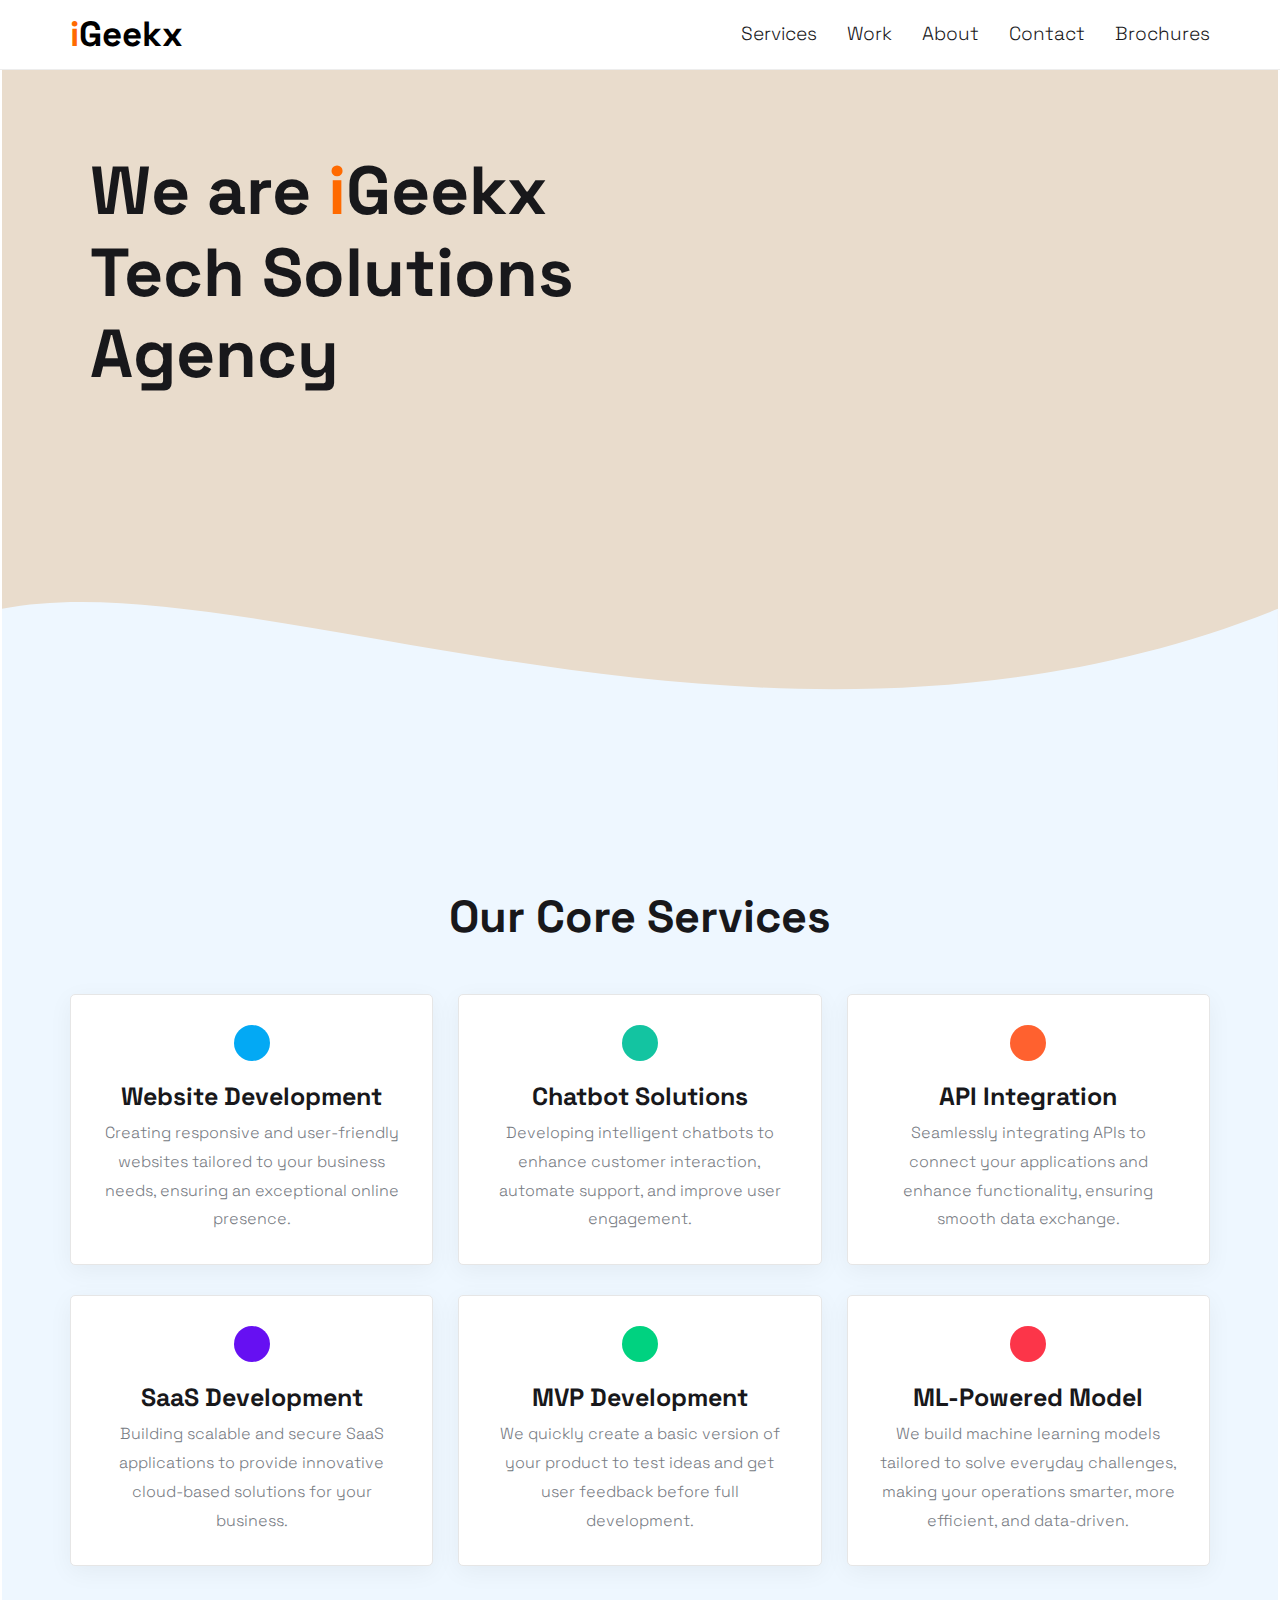
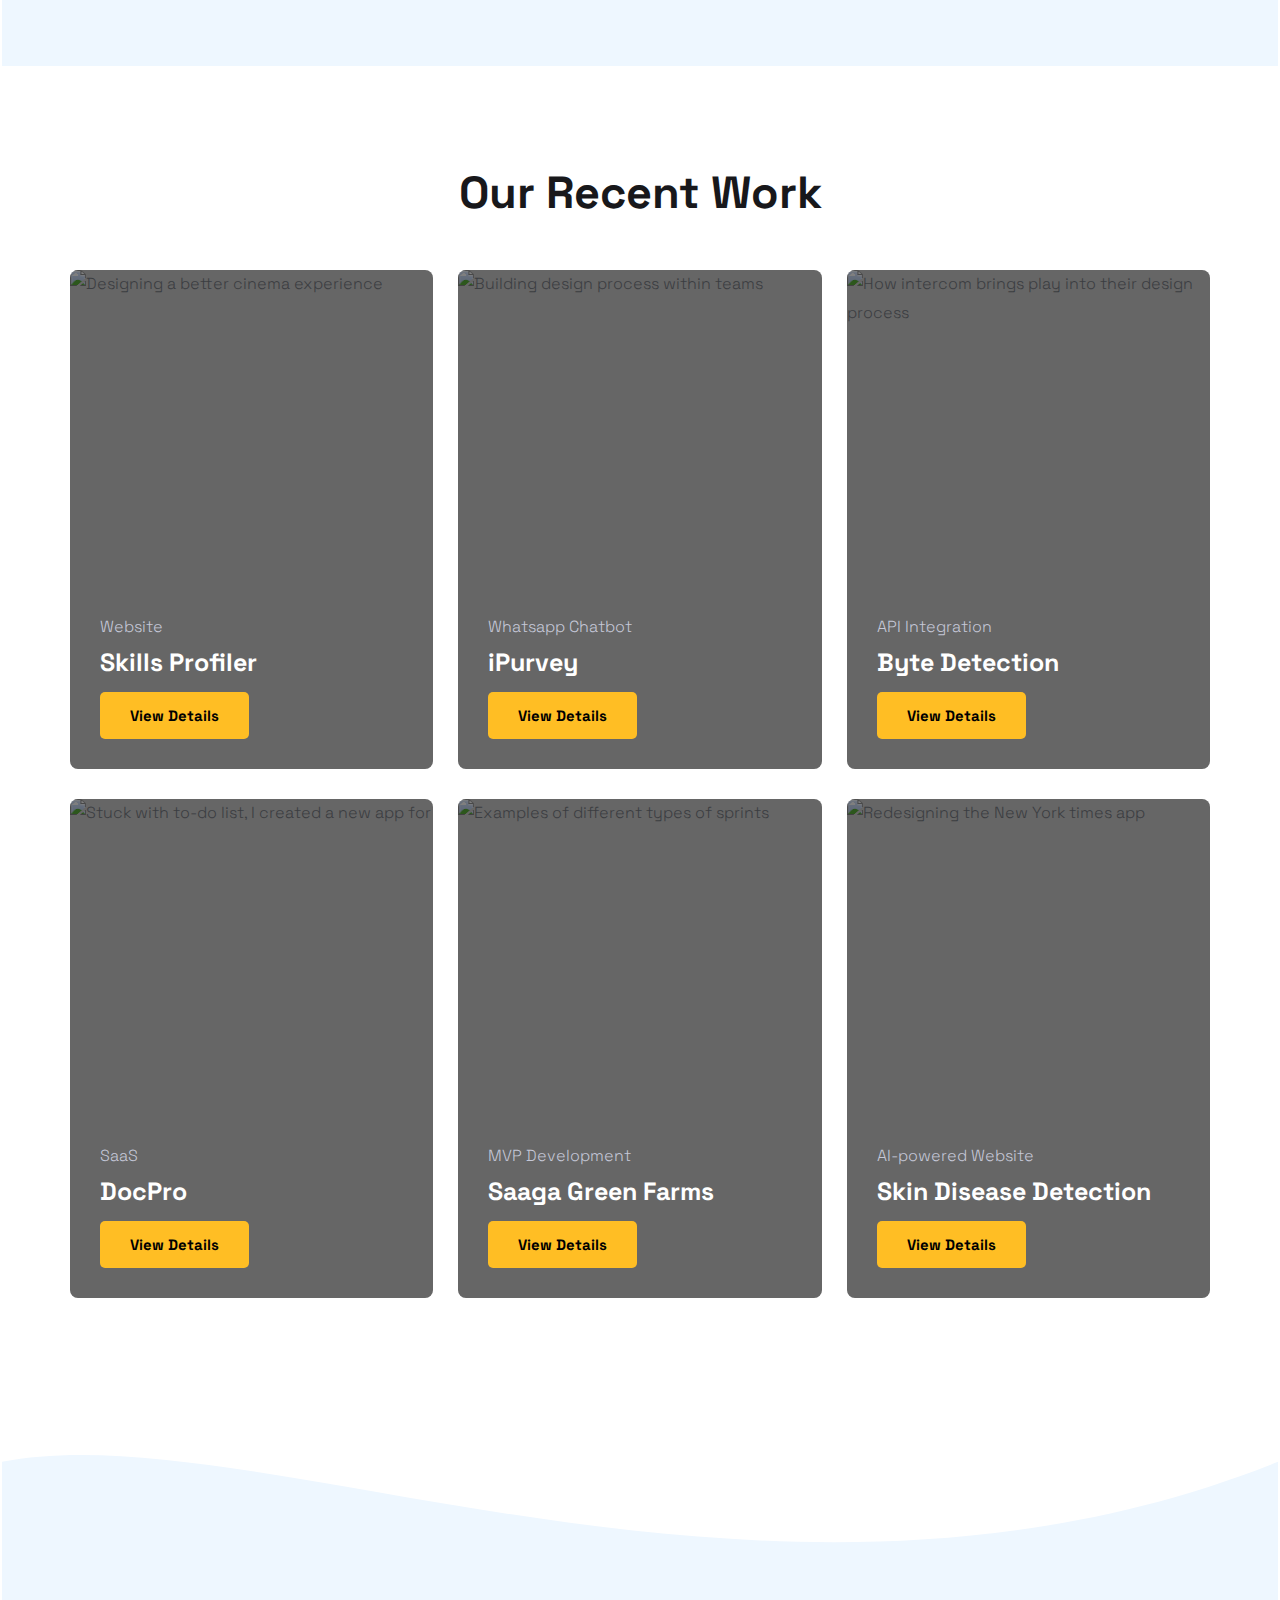
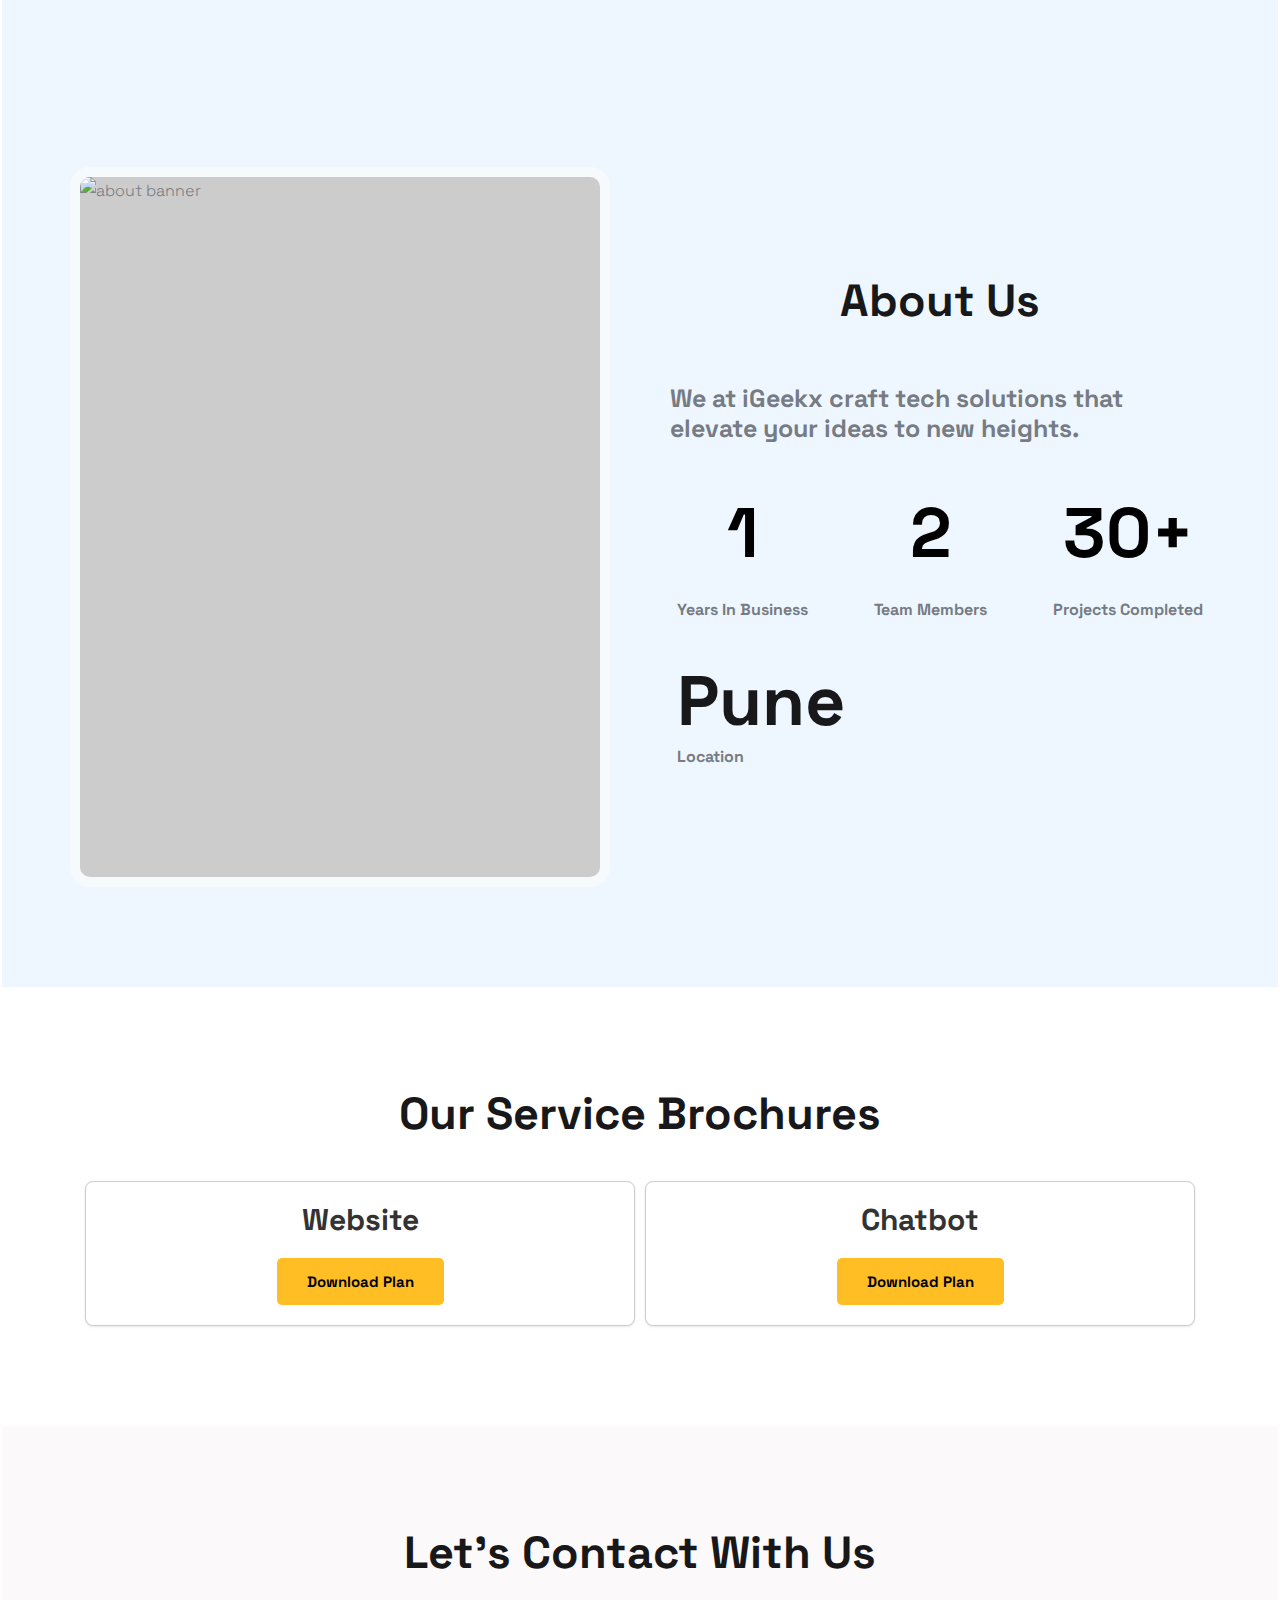
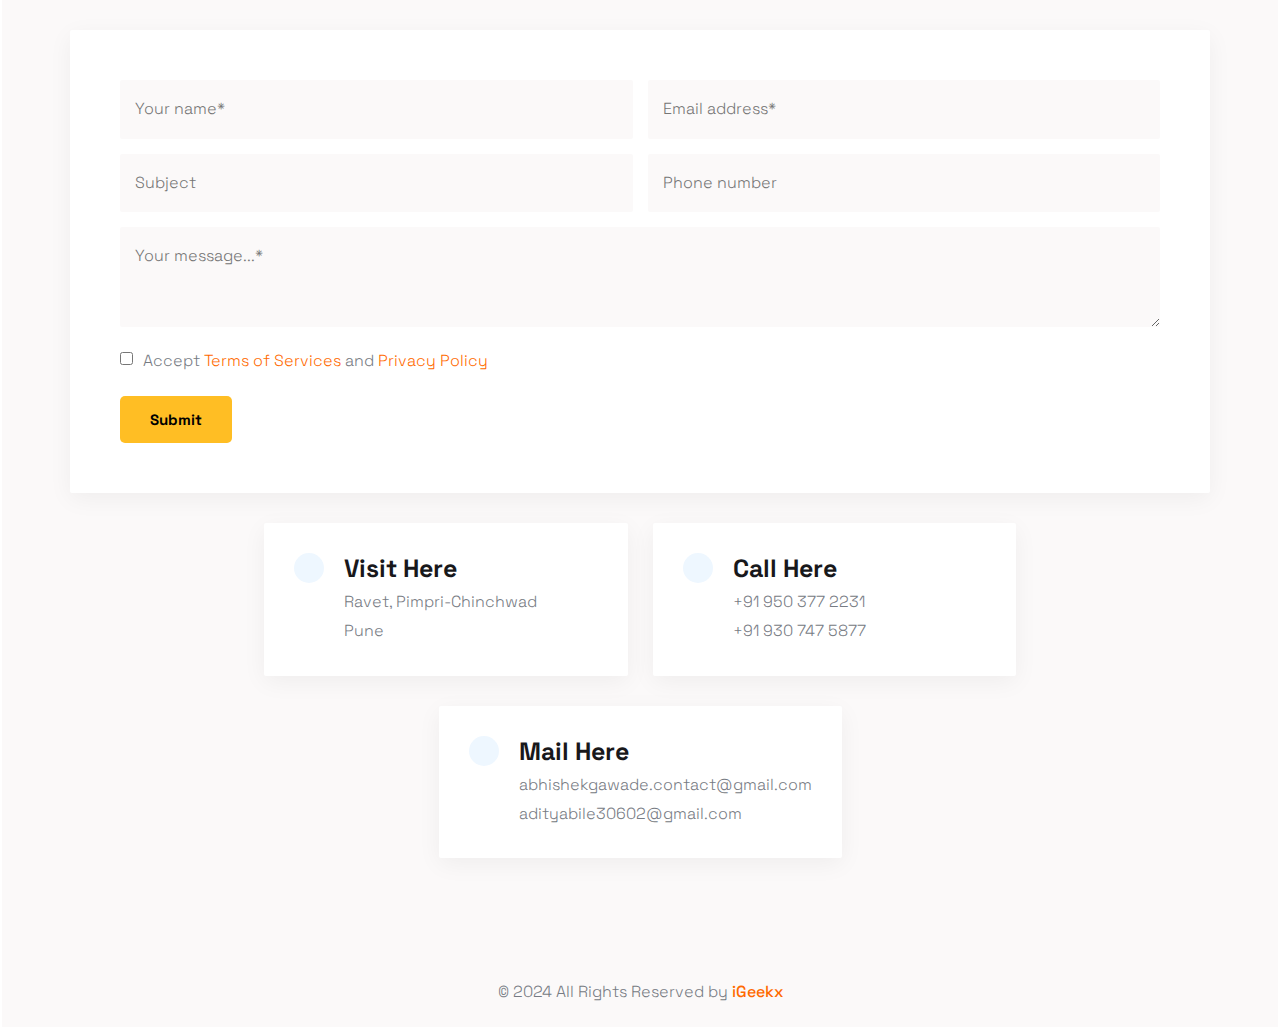
==== index.html @ 2d00cb94 "Changed js and css file" ====
<!DOCTYPE html>
<html lang="en">
  <head>
    <meta charset="UTF-8" />
    <meta name="viewport" content="width=device-width, initial-scale=1.0" />
    <link rel="preconnect" href="https://fonts.googleapis.com" />
    <link rel="preconnect" href="https://fonts.gstatic.com" crossorigin />
    <link
      href="https://fonts.googleapis.com/css2?family=Space+Grotesk:wght@300;400;700&display=swap"
      rel="stylesheet"
    />
    <link rel="stylesheet" href="/index.css" />
    <title>WebAgency</title>
  </head>
  <body id="top">
    <!-- 
    - #HEADER
  -->

    <header class="header" data-header>
      <div class="container navbar-main-container">
        <a href="#" class="logo"
          ><span class="i"><bold>i</bold></span
          >Geekx</a
        >

        <nav class="navbar container" data-navbar>
          <ul class="navbar-list">
            <!-- <li>
              <a href="#home" class="navbar-link" data-nav-link>Home</a>
            </li> -->

            <li>
              <a href="#service" class="navbar-link" data-nav-link>Services</a>
            </li>

            <li>
              <a href="#project" class="navbar-link" data-nav-link>Work</a>
            </li>

            <li>
              <a href="#about" class="navbar-link" data-nav-link>About</a>
            </li>

            <!-- <li>
              <a href="#blog" class="navbar-link" data-nav-link>Blog</a>
            </li> -->

            <!-- <li>
              <a href="#contact" class="navbar-link" data-nav-link
                >Contact Us</a
              >
              </li> -->
            <li>
              <a href="#contact" class="navbar-link" data-nav-link>Contact</a>
            </li>

            <li>
              <a href="#pdf-download" class="navbar-link">Brochures</a>
            </li>
          </ul>
        </nav>

        <button
          class="nav-toggle-btn"
          aria-label="Toggle menu"
          data-nav-toggler
        >
          <ion-icon name="menu-outline" class="open"></ion-icon>
          <ion-icon name="close-outline" class="close"></ion-icon>
        </button>
      </div>
    </header>

    <main>
      <article>
        <!-- 
        - #HERO
      -->

        <section class="section hero" id="home" aria-label="hero">
          <div class="container">
            <div class="hero-content">
              <h1 class="h1 hero-title">
                We are <span class="i"><bold>i</bold></span
                >Geekx Tech Solutions Agency
              </h1>
            </div>

            <div class="video-background">
              <video id="heroVideo" autoplay loop muted>
                <source src="./assets/videos/softBall.mp4" type="video/mp4" />
                Your browser does not support the video tag.
              </video>
            </div>
          </div>
        </section>

        <!-- 
        - #WAve
      -->

        <svg
          class="service-wave"
          viewBox="0 375 500 100"
          preserveAspectRatio="xMinYMin meet"
        >
          <path
            d="M0,400 C100,380 300,480 500,400 L500,500 L0,500 Z"
            style="stroke: none; fill: var(--light-blue)"
          ></path>
        </svg>

        <!-- 
        - #SERVICE
      -->

        <section class="section service" id="service" aria-label="service">
          <div class="container">
            <h2 class="h2 section-title">Our Core Services</h2>

            <!-- <p class="section-text">
              Lorem ipsum dolor sit amet, consectetur adipiscing elit, sed do
              eiusmod tempor incididunt ut labore et dolore magna.
            </p> -->

            <ul class="grid-list">
              <li>
                <div class="service-card">
                  <div class="card-icon" style="background-color: #03a9f4">
                    <ion-icon name="desktop"></ion-icon>
                  </div>

                  <h3 class="h3">
                    <a href="#" class="card-title">Website Development</a>
                  </h3>

                  <p class="card-text">
                    Creating responsive and user-friendly websites tailored to
                    your business needs, ensuring an exceptional online
                    presence.
                  </p>
                </div>
              </li>

              <li>
                <div class="service-card">
                  <div class="card-icon" style="background-color: #13c4a1">
                    <ion-icon name="chatbox"></ion-icon>
                  </div>

                  <h3 class="h3">
                    <a href="#" class="card-title">Chatbot Solutions</a>
                  </h3>

                  <p class="card-text">
                    Developing intelligent chatbots to enhance customer
                    interaction, automate support, and improve user engagement.
                  </p>
                </div>
              </li>

              <li>
                <div class="service-card">
                  <div class="card-icon" style="background-color: #ff612f">
                    <ion-icon name="bulb"></ion-icon>
                  </div>

                  <h3 class="h3">
                    <a href="#" class="card-title">API Integration</a>
                  </h3>

                  <p class="card-text">
                    Seamlessly integrating APIs to connect your applications and
                    enhance functionality, ensuring smooth data exchange.
                  </p>
                </div>
              </li>

              <li>
                <div class="service-card">
                  <div class="card-icon" style="background-color: #6610f2">
                    <ion-icon name="phone-portrait"></ion-icon>
                  </div>

                  <h3 class="h3">
                    <a href="#" class="card-title">SaaS Development</a>
                  </h3>

                  <p class="card-text">
                    Building scalable and secure SaaS applications to provide
                    innovative cloud-based solutions for your business.
                  </p>
                </div>
              </li>

              <li>
                <div class="service-card">
                  <div class="card-icon" style="background-color: #00d280">
                    <ion-icon name="cube-outline"></ion-icon>
                    <!-- <ion-icon name="archive"></ion-icon> -->
                  </div>

                  <h3 class="h3">
                    <a href="#" class="card-title">MVP Development</a>
                  </h3>

                  <p class="card-text">
                    We quickly create a basic version of your product to test
                    ideas and get user feedback before full development.
                  </p>
                </div>
              </li>

              <li>
                <div class="service-card">
                  <div class="card-icon" style="background-color: #fc3549">
                    <ion-icon name="build"></ion-icon>
                  </div>

                  <h3 class="h3">
                    <a href="#" class="card-title">ML-Powered Model</a>
                  </h3>

                  <p class="card-text">
                    We build machine learning models tailored to solve everyday
                    challenges, making your operations smarter, more efficient,
                    and data-driven.
                  </p>
                </div>
              </li>
            </ul>
          </div>
        </section>

        <!-- 
        - #PROJECT
      -->

        <section class="section project" id="project" aria-label="project">
          <div class="container">
            <h2 class="h2 section-title">Our Recent Work</h2>

            <!-- <p class="section-text">
              Lorem ipsum dolor sit amet, consectetur adipiscing elit, sed do
              eiusmod tempor incididunt ut labore et dolore magna aliqua.
            </p> -->

            <ul class="grid-list">
              <li>
                <div class="project-card">
                  <figure
                    class="card-banner img-holder"
                    style="--width: 510; --height: 700"
                  >
                    <img
                      src="./assets/images/Form.jpg"
                      width="510"
                      height="700"
                      loading="lazy"
                      alt="Designing a better cinema experience"
                      class="img-cover"
                    />
                  </figure>

                  <div class="card-content">
                    <p class="card-subtitle">Website</p>

                    <h3 class="h3">
                      <a href="#" class="card-title">Skills Profiler</a>
                    </h3>
                    <!-- <a href="#" class="btn btn-primary">View Details</a> -->
                    <button class="btn btn-primary" data-target="popup1">
                      View Details
                    </button>
                  </div>
                </div>
                <!-- Popup  -->
                <div class="popup" id="popup1">
                  <div class="popup-content">
                    <span class="close-popup">&times;</span>
                    <!-- <h2 style="text-align: center"></h2> -->
                    <figure class="card-banner" style="margin-top: 2rem">
                      <img
                        src="./assets/images/skill1.png"
                        loading="lazy"
                        alt="Skill profiler"
                        class="img-cover-pop"
                      />
                    </figure>
                    <h4 style="color: var(--bright-blue)">
                      <a href="https://iysskillstech.com/"
                        ><b>Link : </b>Skill profiler</a
                      >
                    </h4>
                    <h4 style="color: black">
                      <b>Reviews : </b
                      ><i
                        >iGeekx did an excellent job that exceeded our
                        expectations. They worked quickly when we had a tight
                        deadline. They also had valuable inputs on how to better
                        achieve our goal that we hadn't considered. We expect to
                        continue working with them. Highly recommended</i
                      >
                    </h4>
                  </div>
                </div>
              </li>

              <li>
                <div class="project-card">
                  <figure
                    class="card-banner img-holder"
                    style="--width: 510; --height: 700"
                  >
                    <img
                      src="./assets/images/chatbot.jpg"
                      width="510"
                      height="700"
                      loading="lazy"
                      alt="Building design process within teams"
                      class="img-cover"
                    />
                  </figure>

                  <div class="card-content">
                    <p class="card-subtitle">Whatsapp Chatbot</p>

                    <h3 class="h3">
                      <a href="#" class="card-title">iPurvey</a>
                    </h3>

                    <!-- <a href="#" class="btn btn-primary">View Details</a> -->
                    <button class="btn btn-primary" data-target="popup2">
                      View Details
                    </button>
                  </div>
                </div>
                <!-- Popup  -->
                <div class="popup" id="popup2">
                  <div class="popup-content">
                    <span class="close-popup">&times;</span>
                    <!-- <h2 style="text-align: center">iPurvey</h2> -->
                    <figure class="card-banner" style="margin-top: 2rem">
                      <img
                        src="./assets/images/chatbot1.png"
                        loading="lazy"
                        alt="iPurvey"
                        class="img-cover-pop"
                      />
                    </figure>
                    <h4 style="color: var(--bright-blue)">
                      <a href=""><b>Link : </b>NA</a>
                    </h4>
                    <h4 style="color: black">
                      <b>Reviews : </b
                      ><i
                        >iGeekx collaborated seamlessly with our team to deliver
                        a WhatsApp chatbot that exceeded our expectations. Their
                        work was outstanding and I would highly recommend their
                        services to anyone in need of a skilled freelancer for
                        their chatbots. 👍</i
                      >
                    </h4>
                  </div>
                </div>
              </li>

              <li>
                <div class="project-card">
                  <figure
                    class="card-banner img-holder"
                    style="--width: 510; --height: 700"
                  >
                    <img
                      src="./assets/images/api1.png"
                      width="510"
                      height="700"
                      loading="lazy"
                      alt="How intercom brings play into their design process"
                      class="img-cover"
                    />
                  </figure>

                  <div class="card-content">
                    <p class="card-subtitle">API Integration</p>

                    <h3 class="h3">
                      <a href="#" class="card-title">Byte Detection</a>
                    </h3>

                    <!-- <a href="#" class="btn btn-primary">View Details</a> -->
                    <button class="btn btn-primary" data-target="popup3">
                      View Details
                    </button>
                  </div>
                </div>
                <!-- Popup  -->
                <div class="popup" id="popup3">
                  <div class="popup-content">
                    <span class="close-popup">&times;</span>
                    <!-- <h2 style="text-align: center">Byte Detection</h2> -->
                    <figure class="card-banner" style="margin-top: 2rem">
                      <img
                        src="./assets/images/api.png"
                        loading="lazy"
                        alt="Byte Detection"
                        class="img-cover-pop"
                      />
                    </figure>
                    <h4 style="color: var(--bright-blue)">
                      <a href="https://www.bytedetection.ai/"
                        ><b>Link : </b>Byte Detection</a
                      >
                    </h4>
                    <h4 style="color: black">
                      <b>Reviews : </b
                      ><i
                        >Working with iGeekx was really great value for money. I
                        am going to hire them again.</i
                      >
                    </h4>
                  </div>
                </div>
              </li>

              <li>
                <div class="project-card">
                  <figure
                    class="card-banner img-holder"
                    style="--width: 510; --height: 700"
                  >
                    <img
                      src="./assets/images/doctor1.jpg"
                      width="510"
                      height="700"
                      loading="lazy"
                      alt="Stuck with to-do list, I created a new app for"
                      class="img-cover"
                    />
                  </figure>

                  <div class="card-content">
                    <p class="card-subtitle">SaaS</p>

                    <h3 class="h3">
                      <a href="#" class="card-title">DocPro</a>
                    </h3>

                    <!-- <a href="#" class="btn btn-primary">View Details</a> -->
                    <button class="btn btn-primary" data-target="popup4">
                      View Details
                    </button>
                  </div>
                </div>
                <!-- Popup  -->
                <div class="popup" id="popup4">
                  <div class="popup-content">
                    <span class="close-popup">&times;</span>
                    <!-- <h2 style="text-align: center">DocPro</h2> -->
                    <figure class="card-banner" style="margin-top: 2rem">
                      <img
                        src="./assets/images/doc1.png"
                        loading="lazy"
                        alt="DocPro"
                        class="img-cover-pop"
                      />
                    </figure>
                    <h4 style="color: var(--bright-blue)">
                      <a href="https://doc.pro/"><b>Link : </b>DocPro</a>
                    </h4>
                    <h4 style="color: black">
                      <b>Reviews : </b
                      ><i
                        >iGeekx did an excellent job that exceeded our
                        expectations. They worked quickly when we had a tight
                        deadline. They also had valuable inputs on how to better
                        achieve our goal that we hadn't considered. We expect to
                        continue working with them. Highly recommended</i
                      >
                    </h4>
                  </div>
                </div>
              </li>

              <li>
                <div class="project-card">
                  <figure
                    class="card-banner img-holder"
                    style="--width: 510; --height: 700"
                  >
                    <img
                      src="./assets/images/ecom1.png"
                      width="510"
                      height="700"
                      loading="lazy"
                      alt="Examples of different types of sprints"
                      class="img-cover"
                    />
                  </figure>

                  <div class="card-content">
                    <p class="card-subtitle">MVP Development</p>

                    <h3 class="h3">
                      <a href="#" class="card-title">Saaga Green Farms</a>
                    </h3>

                    <!-- <a href="#" class="btn btn-primary">View Details</a> -->
                    <button class="btn btn-primary" data-target="popup5">
                      View Details
                    </button>
                  </div>
                </div>
                <!-- Popup  -->
                <div class="popup" id="popup5">
                  <div class="popup-content">
                    <span class="close-popup">&times;</span>
                    <!-- <h2 style="text-align: center">Ecommerce</h2> -->
                    <figure class="card-banner" style="margin-top: 2rem">
                      <img
                        src="./assets/images/ecom.png"
                        loading="lazy"
                        alt="Ecommerce"
                        class="img-cover-pop"
                      />
                    </figure>
                    <h4 style="color: var(--bright-blue)">
                      <a href=""><b>Link : </b>NA</a>
                    </h4>
                    <h4 style="color: black">
                      <b>Reviews : </b
                      ><i
                        >iGeekx is very sound and hands-on with Python and
                        Django development specially with Rest framework. They
                        are very professional and great to work with.</i
                      >
                    </h4>
                  </div>
                </div>
              </li>

              <li>
                <div class="project-card">
                  <figure
                    class="card-banner img-holder"
                    style="--width: 510; --height: 700"
                  >
                    <img
                      src="./assets/images/ml1.png"
                      width="510"
                      height="700"
                      loading="lazy"
                      alt="Redesigning the New York times app"
                      class="img-cover"
                    />
                  </figure>

                  <div class="card-content">
                    <p class="card-subtitle">AI-powered Website</p>

                    <h3 class="h3">
                      <a href="#" class="card-title">Skin Disease Detection</a>
                    </h3>

                    <!-- <a href="#" class="btn btn-primary">View Details</a> -->
                    <button class="btn btn-primary" data-target="popup6">
                      View Details
                    </button>
                  </div>
                </div>
                <!-- Popup  -->
                <div class="popup" id="popup6">
                  <div class="popup-content">
                    <span class="close-popup">&times;</span>
                    <!-- <h2 style="text-align: center">Skin Disease Detection</h2> -->
                    <figure class="card-banner" style="margin-top: 2rem">
                      <img
                        src="./assets/images/skin.png"
                        loading="lazy"
                        alt="Skin Disease Detection"
                        class="img-cover-pop"
                      />
                    </figure>
                    <h4 style="color: var(--bright-blue)">
                      <a href=""><b>Link : </b>NA</a>
                    </h4>
                    <h4 style="color: black">
                      <b>Reviews : </b
                      ><i
                        >Understood my requirements and worked very quickly to
                        make them a reality. We had a few issues getting the
                        desired output but kept tweaking until it was just
                        right! Will be hiring again</i
                      >
                    </h4>
                  </div>
                </div>
              </li>
            </ul>
          </div>
        </section>

        <!-- 
        - #ABOUT
      -->
        <svg
          viewBox="0 375 500 125"
          preserveAspectRatio="xMinYMin meet"
          style="margin-bottom: -5rem"
        >
          <path
            d="M0,400 C100,380 300,480 500,400 L500,500 L0,500 Z"
            style="stroke: none; fill: var(--light-blue)"
          ></path>
        </svg>
        <section class="section about" id="about" aria-label="about">
          <div class="container">
            <div
              class="about-banner img-holder"
              style="--width: 720; --height: 960"
            >
              <img
                src="./assets/images/about-vmake.jpg"
                width="720"
                height="960"
                loading="lazy"
                alt="about banner"
                class="img-cover"
              />
            </div>

            <div class="about-content">
              <h2
                class="h2 section-title"
                style="text-align: center; padding-bottom: 5rem"
              >
                About Us
              </h2>
              <h3 class="h3" style="color: hsl(220, 5%, 49%)">
                We at iGeekx craft tech solutions that elevate your ideas to new
                heights.
              </h3>

              <div class="about-grid-container">
                <div class="about-grid-item">
                  <h1>1</h1>
                  <h4 class="h4">Years In Business</h4>
                </div>
                <div class="about-grid-item">
                  <h1>2</h1>
                  <h4 class="h4">Team Members</h4>
                </div>
                <div class="about-grid-item">
                  <h1>30+</h1>
                  <h4 class="h4">Projects Completed</h4>
                </div>
              </div>

              <div class="about-location-container">
                <div class="about-location">
                  <h1 class="h1">Pune</h1>
                  <h4 class="h4">Location</h4>
                </div>
              </div>
            </div>
          </div>
        </section>

        <!-- 
        - # Brochure
      -->

        <section
          class="section pdf-download"
          id="pdf-download"
          aria-label="pdf-download"
        >
          <div class="container">
            <h2 class="h2 pdf-section-title">Our Service Brochures</h2>
            <div class="pdf-grid">
              <div class="pdf-card">
                <h3 class="h3">
                  <a href="#" class="pdf-card-title">Website</a>
                </h3>
                <button
                  class="btn btn-primary"
                  data-pdf="/assets/pdf/Website_Brochure.pdf"
                >
                  Download Plan
                </button>
              </div>
              <div class="pdf-card">
                <h2 class="h2">
                  <a href="#" class="pdf-card-title">Chatbot</a>
                </h2>
                <button
                  class="btn btn-primary"
                  data-pdf="/assets/pdf/ChatBot_Brochure.pdf"
                >
                  Download Plan
                </button>
              </div>
            </div>
          </div>
        </section>

        <!-- 
        - #CTA
      -->

        <!-- <section
          class="section cta"
          aria-label="cta"
          style="background-image: url('./assets/images/cta-bg.jpg')"
        >
          <div class="container">
            <p class="cta-subtitle">So What is Next?</p>

            <h2 class="h2 section-title">Are You Ready? Let's get to Work!</h2>

            <a href="#" class="btn btn-secondary">Get Started</a>
          </div>
        </section> -->

        <!-- 
        - #BLOG
      -->

        <!-- <section class="section blog" id="blog" aria-label="blog">
          <div class="container">
            <h2 class="h2 section-title">Latest Articles Updated Weekly</h2>

            <p class="section-text">
              Lorem ipsum dolor sit amet, consectetur adipiscing elit, sed do
              eiusmod tempor incididunt ut labore et dolore magna aliqua.
            </p>

            <ul class="grid-list">
              <li>
                <div class="blog-card">
                  <figure
                    class="card-banner img-holder"
                    style="--width: 860; --height: 646"
                  >
                    <img
                      src="./assets/images/blog-1.jpg"
                      width="860"
                      height="646"
                      loading="lazy"
                      alt="How to Become a Successful Entry Level UX Designer"
                      class="img-cover"
                    />
                  </figure>

                  <div class="card-content">
                    <time class="time" datetime="2022-06-16"
                      >June 16, 2022</time
                    >

                    <h3 class="h3">
                      <a href="#" class="card-title"
                        >How to Become a Successful Entry Level UX Designer</a
                      >
                    </h3>
                  </div>
                </div>
              </li>

              <li>
                <div class="blog-card grid">
                  <figure
                    class="card-banner img-holder"
                    style="--width: 860; --height: 646"
                  >
                    <img
                      src="./assets/images/blog-2.jpg"
                      width="860"
                      height="646"
                      loading="lazy"
                      alt="2022 Local SEO Success: The Year of Everywhere"
                      class="img-cover"
                    />
                  </figure>

                  <div class="card-content">
                    <time class="time" datetime="2022-06-16"
                      >June 16, 2022</time
                    >

                    <h3 class="h3">
                      <a href="#" class="card-title"
                        >2022 Local SEO Success: The Year of Everywhere</a
                      >
                    </h3>
                  </div>
                </div>
              </li>

              <li>
                <div class="blog-card grid">
                  <figure
                    class="card-banner img-holder"
                    style="--width: 860; --height: 646"
                  >
                    <img
                      src="./assets/images/blog-3.jpg"
                      width="860"
                      height="646"
                      loading="lazy"
                      alt="The Guide to Running a Client Discovery Process"
                      class="img-cover"
                    />
                  </figure>

                  <div class="card-content">
                    <time class="time" datetime="2022-06-16"
                      >June 16, 2022</time
                    >

                    <h3 class="h3">
                      <a href="#" class="card-title"
                        >The Guide to Running a Client Discovery Process</a
                      >
                    </h3>
                  </div>
                </div>
              </li>

              <li>
                <div class="blog-card grid">
                  <figure
                    class="card-banner img-holder"
                    style="--width: 860; --height: 646"
                  >
                    <img
                      src="./assets/images/blog-4.jpg"
                      width="860"
                      height="646"
                      loading="lazy"
                      alt="3 Ways to Get Client Approval for Scope Changes"
                      class="img-cover"
                    />
                  </figure>

                  <div class="card-content">
                    <time class="time" datetime="2022-06-16"
                      >June 16, 2022</time
                    >

                    <h3 class="h3">
                      <a href="#" class="card-title"
                        >3 Ways to Get Client Approval for Scope Changes</a
                      >
                    </h3>
                  </div>
                </div>
              </li>

              <li>
                <div class="blog-card grid">
                  <figure
                    class="card-banner img-holder"
                    style="--width: 860; --height: 646"
                  >
                    <img
                      src="./assets/images/blog-5.jpg"
                      width="860"
                      height="646"
                      loading="lazy"
                      alt="Top 21 Must-Read Blogs For Creative Agencies"
                      class="img-cover"
                    />
                  </figure>

                  <div class="card-content">
                    <time class="time" datetime="2022-06-16"
                      >June 16, 2022</time
                    >

                    <h3 class="h3">
                      <a href="#" class="card-title"
                        >Top 21 Must-Read Blogs For Creative Agencies</a
                      >
                    </h3>
                  </div>
                </div>
              </li>
            </ul>
          </div>
        </section> -->

        <!-- 
        - #CONTACT
      -->

        <section class="section contact" id="contact" aria-label="contact">
          <div class="container">
            <h2 class="h2 section-title">Let's Contact With Us</h2>

            <!-- <p class="section-text">
              Lorem ipsum dolor sit amet, consectetur adipiscing elit, sed do
              eiusmod tempor incididunt ut labore et dolore magna aliqua.
            </p> -->

            <form
              class="contact-form"
              accept-charset="UTF-8"
              action="https://www.formbackend.com/f/356819ea2899eb79"
              method="POST"
            >
              <div class="input-wrapper">
                <input
                  type="text"
                  id="name"
                  name="name"
                  aria-label="name"
                  placeholder="Your name*"
                  required
                  class="input-field"
                />

                <input
                  type="email"
                  id="email"
                  name="email"
                  aria-label="email"
                  placeholder="Email address*"
                  required
                  class="input-field"
                />
              </div>

              <div class="input-wrapper">
                <input
                  type="text"
                  name="subject"
                  aria-label="subject"
                  placeholder="Subject"
                  class="input-field"
                />

                <input
                  type="number"
                  name="phone"
                  aria-label="phone"
                  placeholder="Phone number"
                  class="input-field"
                />
              </div>

              <textarea
                name="message"
                aria-label="message"
                placeholder="Your message...*"
                required
                class="input-field"
              ></textarea>

              <div class="checkbox-wrapper">
                <input
                  type="checkbox"
                  name="terms_and_policy"
                  id="terms"
                  required
                  class="checkbox"
                />

                <label for="terms" class="label">
                  Accept
                  <a href="#" class="label-link">Terms of Services</a> and
                  <a href="#" class="label-link">Privacy Policy</a>
                </label>
              </div>

              <button type="submit" class="btn btn-primary">Submit</button>
            </form>

            <ul class="contact-list">
              <li class="contact-item">
                <div class="contact-card">
                  <div class="card-icon">
                    <ion-icon name="map-outline" aria-hidden="true"></ion-icon>
                  </div>

                  <div class="card-content">
                    <h3 class="h3 card-title">Visit Here</h3>

                    <address class="card-address">
                      Ravet, Pimpri-Chinchwad<br />
                      Pune
                    </address>
                  </div>
                </div>
              </li>

              <li class="contact-item">
                <div class="contact-card">
                  <div class="card-icon">
                    <ion-icon
                      name="headset-outline"
                      aria-hidden="true"
                    ></ion-icon>
                  </div>

                  <div class="card-content">
                    <h3 class="h3 card-title">Call Here</h3>

                    <a href="tel:+919503772231" class="card-link"
                      >+91 950 377 2231</a
                    >
                    <a href="tel:+919307475877" class="card-link"
                      >+91 930 747 5877</a
                    >
                  </div>
                </div>
              </li>

              <li class="contact-item">
                <div class="contact-card">
                  <div class="card-icon">
                    <ion-icon name="mail-outline" aria-hidden="true"></ion-icon>
                  </div>

                  <div class="card-content">
                    <h3 class="h3 card-title">Mail Here</h3>

                    <a href="abhishekgawade.contact@gmail.com" class="card-link"
                      >abhishekgawade.contact@gmail.com</a
                    >
                    <a href="adityabile30602@gmail.com" class="card-link"
                      >adityabile30602@gmail.com</a
                    >
                  </div>
                </div>
              </li>
            </ul>
          </div>
        </section>
      </article>
    </main>

    <!-- 
    - #FOOTER
  -->

    <footer class="footer">
      <div class="container">
        <p class="copyright">
          &copy; 2024 All Rights Reserved by
          <a href="#" class="copyright-link">iGeekx</a>
        </p>
      </div>
    </footer>

    <!-- 
    - #BACK TO TOP
  -->

    <a
      href="#top"
      aria-label="back to top"
      data-back-top-btn
      class="back-top-btn"
    >
      <ion-icon name="chevron-up" aria-hidden="true"></ion-icon>
    </a>

    <!-- 
    - custom js link
  -->
    <script src="./assets/js/script.js" defer></script>

    <!-- 
    - ionicon link
  -->
    <script
      type="module"
      src="https://unpkg.com/ionicons@5.5.2/dist/ionicons/ionicons.esm.js"
    ></script>
    <script
      nomodule
      src="https://unpkg.com/ionicons@5.5.2/dist/ionicons/ionicons.js"
    ></script>
  </body>
  <script src="/index.js"></script>
</html>
---- index.css ----
/*-----------------------------------*\
  #style.css
\*-----------------------------------*/

/**
 * copyright 2022 codewithsadee
 */

/*-----------------------------------*\
  #CUSTOM PROPERTY
\*-----------------------------------*/

:root {
  /**
   * colors
   */

  /* --safety-orange: #eeeeee; */
  --safety-orange: hsl(25, 100%, 50%);
  --lavender-gray: hsl(230, 19%, 81%);
  /* --persian-rose: #686d76; */
  --persian-rose: hsl(328, 100%, 59%);
  /* --red-crayola: #373a40; */
  --red-crayola: hsl(341, 100%, 49%);
  --eerie-black: hsl(240, 6%, 10%);
  --light-gray: hsl(0, 0%, 80%);
  --cultured-2: hsl(210, 60%, 98%);
  --platinum: hsl(0, 0%, 90%);
  --gray-web: hsl(220, 5%, 49%);
  --cultured: hsl(0, 0%, 93%);
  --black_10: hsla(0, 0%, 0%, 0.1);
  --black_5: hsla(0, 0%, 0%, 0.05);
  --black_6: hsla(0, 0%, 0%, 0.6);
  --white-1: hsl(0, 0%, 100%);
  --white-2: hsl(0, 14%, 98%);
  --black: hsl(0, 0%, 0%);
  --yellow: #ffbe24;
  --light-blue: #eef7ff;
  --dark-yellow: #babd42;
  --bright-blue: #1679ab;
  --background: #e9dccc;

  /**
   * gradient color
   */

  /* --gradient: linear-gradient(to left top, var(--eerie-black), var(--gray-web)); */
  --gradient: linear-gradient(to left top, var(--yellow), var(--safety-orange));

  /* --gradient: linear-gradient(
    to left top,
    var(--persian-rose),
    var(--safety-orange)
  ); */

  /**
   * typography
   */

  --ff-roboto: "Space Grotesk", sans-serif;
  --ff-league-spartan: "Space Grotesk", sans-serif;

  --fs-1: 3.5rem;
  --fs-2: 3rem;
  --fs-3: 2.1rem;
  --fs-4: 1.7rem;
  --fs-5: 1.4rem;
  --fs-6: 1.3rem;

  --fw-700: 700;
  --fw-500: 500;

  /**
   * spacing
   */

  --section-padding: 60px;

  /**
   * shadow
   */

  --shadow-1: 0 6px 24px var(--black_5);
  --shadow-2: 0 2px 28px var(--black_10);

  /**
   * border radius
   */

  --radius-2: 2px;
  --radius-5: 5px;
  --radius-8: 8px;

  /**
   * transition
   */

  --transition-1: 0.25s ease;
  --transition-2: 0.5s ease;
  --cubic-out: cubic-bezier(0.33, 0.85, 0.4, 0.96);
}

/* .space-grotesk {
  font-family: "Space Grotesk";
  font-optical-sizing: auto;
  font-weight: 400;
  font-style: normal;
} */

/*-----------------------------------*\
  #RESET
\*-----------------------------------*/

*,
*::before,
*::after {
  margin: 0;
  padding: 0;
  box-sizing: border-box;
}

html {
  font-family: "Space Grotesk", sans-serif !important;
  font-optical-sizing: auto;
  font-weight: 300;
  font-style: normal;
}

li {
  list-style: none;
}

a {
  text-decoration: none;
  color: inherit;
}

a,
img,
span,
time,
label,
input,
button,
textarea,
ion-icon {
  display: block;
}

img {
  height: auto;
}

input,
button,
textarea {
  background: none;
  border: none;
  font: inherit;
}

input,
textarea {
  width: 100%;
}

button {
  cursor: pointer;
}

ion-icon {
  pointer-events: none;
}

address {
  font-style: normal;
}

html {
  font-family: var(--ff-roboto);
  font-size: 10px;
  scroll-behavior: smooth;
}

body {
  background-color: var(--white-1);
  color: var(--gray-web);
  font-size: 1.6rem;
  line-height: 1.8;
  padding-left: 0.2rem;
  padding-right: 0.2rem;
}

::-webkit-scrollbar {
  width: 10px;
}

::-webkit-scrollbar-track {
  background-color: hsl(0, 0%, 98%);
}

::-webkit-scrollbar-thumb {
  background-color: hsl(0, 0%, 80%);
}

::-webkit-scrollbar-thumb:hover {
  background-color: hsl(0, 0%, 70%);
}

:focus-visible {
  outline-offset: 4px;
}

/*-----------------------------------*\
  #REUSED STYLE
\*-----------------------------------*/
.i {
  display: inline-block;
  color: var(--safety-orange);
}

.btn {
  max-width: max-content;
  color: var(--black);
  font-size: var(--fs-6);
  font-weight: var(--fw-700);
  padding: 10px 30px;
  border-radius: var(--radius-5);
  transition: var(--transition-1);
}

.btn-primary {
  background-color: var(--yellow);
  background-size: 1000%;
}

.btn-primary:is(:hover, :focus) {
  background-position: bottom right;
  color: var(--black);
  background-color: var(--safety-orange);
}

.btn-secondary {
  background-color: var(--white-1);
  color: var(--eerie-black);
}

.btn-secondary:is(:hover, :focus) {
  background-color: var(--eerie-black);
  color: var(--white-1);
}

.section {
  padding-block: var(--section-padding);
}

.h1,
.h2,
.h3 {
  color: var(--eerie-black);
  font-family: var(--ff-league-spartan);
  line-height: 1.2;
}

.h1 {
  font-size: var(--fs-1);
}

.h2 {
  font-size: var(--fs-2);
}

.h3 {
  font-size: var(--fs-3);
}

.w-100 {
  width: 100%;
}

.section-title,
.section-text {
  text-align: center;
}

.section-text {
  font-size: var(--fs-6);
}

.grid-list {
  display: grid;
  gap: 30px;
}

.img-holder {
  aspect-ratio: var(--width) / var(--height);
  background-color: var(--light-gray);
}

.img-holder-pop {
  aspect-ratio: var(--width-pop) / var(--height-pop);
  background-color: var(--light-gray);
}

.img-cover {
  width: 100%;
  height: 100%;
  object-fit: cover;
}

.img-cover-pop {
  width: 100%;
  height: 100%;
  object-fit: cover;
}

/*-----------------------------------*\
  #HEADER
\*-----------------------------------*/

.header {
  position: fixed;
  top: 0;
  left: 0;
  width: 100%;
  background-color: var(--white-1);
  padding-block: 15px;
  border-block-end: 1px solid var(--cultured);
  z-index: 4;
  transition: var(--transition-1);
}

.header.active {
  filter: drop-shadow(var(--shadow-2));
}

.header > .container {
  display: flex;
  justify-content: space-between;
  align-items: center;
}

.logo {
  font-family: var(--ff-league-spartan);
  color: var(--black);
  font-size: 3.5rem;
  font-weight: var(--fw-700);
  line-height: 1;
}

.nav-toggle-btn {
  font-size: 40px;
}

.nav-toggle-btn.active .open,
.nav-toggle-btn .close {
  display: none;
}

.nav-toggle-btn .open,
.nav-toggle-btn.active .close {
  display: block;
}

.navbar {
  background-color: var(--white-1);
  position: absolute;
  top: 100%;
  left: 50%;
  transform: translateX(-50%);
  max-width: calc(100% - 30px);
  width: 100%;
  padding-inline: 0;
  border: 1px solid var(--cultured);
  transition: 0.3s var(--cubic-out);
  max-height: 0;
  visibility: hidden;
  overflow: hidden;
}

.navbar.active {
  max-height: 320px;
  visibility: visible;
  transition-duration: 0.5s;
}

.navbar-list {
  padding: 20px 15px;
  padding-block-start: 10px;
  opacity: 0;
  transition: var(--transition-1);
}

.navbar.active .navbar-list {
  opacity: 1;
}

.navbar-link {
  color: var(--eerie-black);
  font-family: var(--ff-league-spartan);
  font-size: var(--fs-4);
  line-height: 1.2;
  padding-block: 8px;
  transition: var(--transition-1);
}

.navbar-link:is(:hover, :focus) {
  color: var(--red-crayola);
}

.header .btn {
  margin-block-start: 10px;
}

/*-----------------------------------*\
  #HEO
\*-----------------------------------*/

.hero {
  padding-block-start: calc(var(--section-padding) + 50px);
  text-align: left;
  position: relative;
  color: white;
  background-color: var(--background);
}

.hero-content {
  position: relative;
  z-index: 2;
}

.hero-title {
  padding-bottom: 5rem;
  margin-left: 2rem;
}

.video-background {
  position: absolute;
  top: 0;
  right: 0;
  width: 50%;
  height: 100%;
  overflow: hidden;
  z-index: 1;
  opacity: 80%;
}

.video-background video {
  margin-top: 5rem;
  padding-left: 0.5rem;
  padding-bottom: 2rem;
  width: 100%;
  height: 100%;
  object-fit: cover;
}

.hero-text {
  font-size: var(--fs-5);
}

.hero .btn {
  margin-inline: auto;
  margin-block-start: 20px;
}

@media (max-width: 768px) {
  .video-background {
    opacity: 80%;
  }

  .hero-title {
    padding-bottom: 3rem;
    margin-left: 1rem;
  }

  .hero-content {
    width: 100%;
  }
}

/*-----------------------------------*\
  #WAVE
\*-----------------------------------*/

svg {
  padding: 0;
  margin: 0;
  display: inline-block;
  position: relative;
  width: 100%;
  height: fit-content;
  vertical-align: middle;
  overflow: hidden;
  margin-block-end: -1rem;
}

.service-wave {
  margin-top: 0;
  background-color: var(--background);
}

/*-----------------------------------*\
  #SERVICE
\*-----------------------------------*/

.service {
  position: relative;
  background-color: var(--light-blue); /* Set your desired background color */
  overflow: hidden;
}

.service::before {
  content: "";
  position: absolute;
  top: 0;
  left: 0;
  width: 100%;
  height: 150px; /* Adjust the height of the wave as needed */
  background: linear-gradient(
    to right,
    var(--yellow) 20%,
    transparent 50%
  ); /* Adjust gradient colors for the wave effect */
  transform: translateY(-100%);
  z-index: -1;
}
/* .service {
  background-color: var(--yellow);
} */

.section-title {
  margin-bottom: 5rem;
}

.service .section-text {
  margin-block: 5px 35px;
}

.service-card {
  background-color: var(--white-1);
  padding: 20px 15px;
  border: 1px solid var(--platinum);
  border-radius: var(--radius-5);
  text-align: center;
  box-shadow: var(--shadow-1);
  transition: var(--transition-2);
}

.service-card:is(:hover, :focus-within) {
  transform: translateY(-10px);
}

.service-card .card-icon {
  color: var(--white-1);
  font-size: 25px;
  max-width: max-content;
  margin-inline: auto;
  padding: 18px;
  border-radius: 50%;
}

.service-card .card-title {
  margin-block: 20px 8px;
}

.service-card .card-text {
  font-size: var(--fs-6);
}

/*-----------------------------------*\
  #PROJECT
\*-----------------------------------*/

.project .section-text {
  margin-block: 5px 35px;
}

.project-card {
  position: relative;
  border-radius: var(--radius-8);
  overflow: hidden;
}

.project-card::after {
  content: "";
  position: absolute;
  top: 0;
  left: 0;
  width: 100%;
  height: 100%;
  background-color: var(--black);
  opacity: 0.5;
  transition: var(--transition-2);
}

.project-card:is(:hover, :focus-within)::after {
  opacity: 0.8;
}

.project-card .card-content {
  position: absolute;
  bottom: 0;
  left: 0;
  right: 0;
  padding: 20px;
  z-index: 1;
  transition: var(--transition-2);
}

/* .project-card:is(:hover, :focus-within) .card-content {
  transform: translateY(-20px);
} */

.project-card .card-subtitle {
  color: var(--lavender-gray);
  font-size: var(--fs-6);
  line-height: 1;
}

.project-card .card-title {
  color: var(--white-1);
  margin-block: 12px 15px;
}

/* Popup styles */
.popup {
  display: none;
  position: fixed;
  z-index: 1000;
  left: 0;
  top: 0;
  width: 100%;
  height: 100%;
  overflow: auto;
  background-color: rgba(0, 0, 0, 0.7);
  justify-content: center;
  align-items: center;
}

.popup-content {
  background-color: #fff;
  margin: auto;
  padding: 20px;
  border: 1px solid #888;
  width: 80%;
  max-width: 600px;
  border-radius: 8px;
  position: relative;
}

.close-popup {
  position: absolute;
  top: 10px;
  right: 20px;
  font-size: 24px;
  cursor: pointer;
}

/*-----------------------------------*\
  #ABOUT
\*-----------------------------------*/

.about {
  background-color: var(--light-blue);
}

.about-banner {
  position: relative;
  border-radius: 2rem;
  overflow: hidden;
  margin-block-end: 25px;
  border: 1rem solid var(--cultured-2);
}

.play-btn {
  position: absolute;
  top: 50%;
  left: 50%;
  transform: translate(-50%, -50%);
  background-color: var(--white-1);
  color: var(--red-crayola);
  font-size: 32px;
  padding: 16px;
  border-radius: 50%;
  animation: pulse 1.5s ease-out infinite;
}

@keyframes pulse {
  0% {
    box-shadow: 0 0 0 1px var(--white-1);
  }
  100% {
    box-shadow: 0 0 0 25px transparent;
  }
}

.about :is(.section-title, .section-text) {
  text-align: left;
}

.about .section-title {
  margin-block-end: 5px;
}

.about .section-text:not(:last-child) {
  margin-block-end: 18px;
}

.about .h3 {
  margin-block-end: 8px;
}

.about-list {
  margin-block: 15px 18px;
}

.about-item {
  display: flex;
  align-items: flex-start;
  gap: 5px;
}

.about-item ion-icon {
  color: var(--red-crayola);
  flex-shrink: 0;
  margin-block-start: 2px;
}

.about-item:not(:last-child) {
  margin-block-end: 12px;
}

.about-grid-container,
.about-location-container {
  color: var(--black);
  margin-top: 2rem;
  display: flex;
  padding: 0.2rem;
  justify-content: space-between;
}

.about-grid-item {
  padding: 0.5rem;
  text-align: center;
}

.about-grid-container h1,
.about-location-container h1 {
  font-size: 7rem;
}

.about-grid-container h4,
.about-location-container h4 {
  color: hsl(220, 5%, 49%);
}

.about-location {
  padding: 0.5rem;
  text-align: left;
}

@media (max-width: 768px) {
  .about-grid-container h1,
  .about-location-container h1,
  .about-item h1,
  .about-location h1 {
    font-size: 4rem;
  }

  .about-grid-container h4,
  .about-location-container h4,
  .about-item h4,
  .about-location h4 {
    font-size: 1.2rem;
  }

  .about-location-container .about-location,
  .about-content h3 {
    padding-left: 0.5rem;
  }

  .project-card {
    height: 35rem;
    width: auto;
    margin-left: 2.5rem;
    margin-right: 2.5rem;
  }

  .service-card {
    width: auto;
    margin-left: 3.5rem;
    margin-right: 3.5rem;
  }
  .navbar-main-container {
    margin-left: 1.5rem;
    margin-right: 1.5rem;
  }

  .contact-form,
  .contact-list,
  .pdf-download {
    margin-left: 1.5rem;
    margin-right: 1.5rem;
  }

  .pdf-download .conatiner .pdf-grid {
    gap: 5px;
  }

  .about {
    padding-left: 1.5rem;
    padding-right: 1.5rem;
  }
}

/*-----------------------------------*\
  # Brochure
\*-----------------------------------*/

/* Section title styling */
.pdf-section-title {
  text-align: center;
  margin-bottom: 40px;
}

/* Flexbox grid styling for PDF cards */
.pdf-grid {
  display: flex;
  gap: 10px;
  flex-wrap: wrap;
  justify-content: center;
}

/* PDF card styling */
.pdf-card {
  background-color: #fff;
  border: 1px solid #ccc;
  border-radius: 8px;
  padding: 20px;
  text-align: center;
  width: calc(50% - 20px); /* Adjust the width of each card */
  box-shadow: 0 0.1rem 0.25rem rgba(0, 0, 0, 0.1);
  transition: transform 0.3s ease;
  display: flex;
  flex-direction: column;
  align-items: center;
}

.pdf-card:hover {
  box-shadow: 0 0.2rem 0.5rem rgba(0, 0, 0, 0.5);
}

/* Card title styling */
.pdf-card-title {
  font-size: 3rem;
  color: #333;
  margin-bottom: 2rem;
  text-decoration: none;
}

/* Button styling */
/* .btn-primary1 {
  background-color: #007bff;
  color: #fff;
  padding: 10px 20px;
  border: none;
  border-radius: 4px;
  cursor: pointer;
  transition: background-color 0.3s;
  margin-top: 20px; 
}

.btn-primary1:hover {
  background-color: #0056b3;
} */

/*-----------------------------------*\
  #CTA
\*-----------------------------------*/

.cta {
  position: relative;
  background-repeat: no-repeat;
  background-size: cover;
  background-position: center;
  background-attachment: fixed;
  z-index: 1;
}

.cta::after {
  content: "";
  position: absolute;
  top: 0;
  left: 0;
  width: 100%;
  height: 100%;
  background-image: var(--gradient);
  opacity: 0.95;
  z-index: -1;
}

.cta-subtitle,
.cta .section-title {
  color: var(--white-1);
}

.cta-subtitle {
  font-size: var(--fs-6);
  font-weight: var(--fw-500);
  text-align: center;
}

.cta .section-title {
  margin-block: 12px 18px;
}

.cta .btn {
  margin-inline: auto;
}

/*-----------------------------------*\
  #BLOG
\*-----------------------------------*/

.blog .section-text {
  margin-block: 5px 35px;
}

.blog-card {
  background-color: var(--white-2);
}

.blog-card .card-banner {
  overflow: hidden;
}

.blog-card .card-banner img {
  transition: var(--transition-2);
}

.blog-card:is(:hover, :focus-within) .card-banner img {
  transform: scale(1.05);
}

.blog-card .card-content {
  padding: 15px;
}

.blog-card .time {
  color: var(--red-crayola);
  font-size: var(--fs-6);
  line-height: 1;
  margin-block-end: 10px;
}

.blog-card .card-title {
  transition: var(--transition-1);
}

.blog-card .card-title:is(:hover, :focus) {
  color: var(--red-crayola);
}

/*-----------------------------------*\
  #CONTACT
\*-----------------------------------*/

.contact {
  background-color: var(--white-2);
}

.contact .section-text {
  margin-block: 5px 35px;
}

.contact-form {
  background-color: var(--white-1);
  padding: 20px;
  border-radius: var(--radius-2);
  margin-block-end: 30px;
  box-shadow: var(--shadow-1);
}

.input-field {
  background-color: var(--white-2);
  color: var(--eerie-black);
  font-size: var(--fs-5);
  padding: 15px;
  border-radius: var(--radius-2);
  outline: 1px solid transparent;
  outline-offset: 0;
  margin-block-end: 15px;
}

.input-field::-webkit-inner-spin-button {
  display: none;
}

.input-field:focus {
  outline-color: var(--safety-orange);
}

.input-field::placeholder {
  transition: var(--transition-1);
}

.input-field:focus::placeholder {
  opacity: 0;
}

textarea.input-field {
  resize: vertical;
  min-height: 80px;
  height: 100px;
  max-height: 200px;
  overscroll-behavior: contain;
}

.checkbox {
  width: max-content;
  margin-block-start: 5px;
  accent-color: var(--safety-orange);
}

.label-link {
  display: inline-block;
  color: var(--safety-orange);
}

.label-link:is(:hover, :focus) {
  text-decoration: underline;
}

.checkbox-wrapper {
  display: flex;
  align-items: flex-start;
  gap: 10px;
  margin-block-end: 15px;
}

.checkbox-wrapper .label {
  font-size: var(--fs-6);
}

.contact-list {
  display: flex;
  flex-wrap: wrap;
  justify-content: center;
  gap: 30px 25px;
}

.contact-item {
  min-width: 100%;
}

.contact-card {
  background-color: var(--white-1);
  padding: 20px;
  border-radius: var(--radius-2);
  box-shadow: var(--shadow-1);
  display: flex;
  align-items: flex-start;
  gap: 15px;
}

.contact-card .card-icon {
  background-color: var(--light-blue);
  color: var(--safety-orange);
  font-size: 25px;
  padding: 13px;
  border-radius: 50%;
  transition: var(--transition-1);
}

.contact-card:is(:hover, :focus) .card-icon {
  background-color: var(--safety-orange);
  color: var(--black);
}

.contact-card .card-title {
  margin-block-end: 5px;
}

.contact-card :is(.card-link, .card-address) {
  font-size: var(--fs-6);
  transition: var(--transition-1);
}

.contact-card .card-link:is(:hover, :focus) {
  color: var(--safety-orange);
}

/*-----------------------------------*\
  #FOOTER
\*-----------------------------------*/

.footer {
  background-color: var(--white-2);
  padding-block: 20px;
}

.copyright {
  font-size: var(--fs-6);
  text-align: center;
}

.copyright-link {
  color: var(--safety-orange);
  font-weight: var(--fw-500);
  display: inline-block;
}

/*-----------------------------------*\
  #BACK TO TOP
\*-----------------------------------*/

.back-top-btn {
  position: fixed;
  bottom: 10px;
  right: 20px;
  background-color: var(--eerie-black);
  color: var(--white-1);
  padding: 12px;
  border-radius: 50%;
  box-shadow: var(--shadow-2);
  z-index: 4;
  opacity: 0;
  visibility: hidden;
  transition: var(--transition-1);
}

.back-top-btn.active {
  opacity: 1;
  visibility: visible;
  transform: translateY(-10px);
}

.back-top-btn:is(:hover, :focus) {
  opacity: 0.9;
}

/*-----------------------------------*\
  #MEDIA QUERIES
\*-----------------------------------*/

/**
 * responsive for larger than 575px screen
 */

@media (min-width: 575px) {
  /**
   * REUSED STYLE
   */

  .container {
    max-width: 540px;
    width: 100%;
    margin-inline: auto;
  }

  .grid-list {
    grid-template-columns: 1fr 1fr;
    column-gap: 25px;
  }

  /**
   * BLOG
   */

  .blog .grid-list {
    grid-template-columns: 1fr;
  }

  .blog-card.grid {
    display: grid;
    grid-template-columns: 0.47fr 1fr;
    align-items: center;
    gap: 10px;
  }

  /**
   * CONTACT
   */

  .input-wrapper {
    display: flex;
    gap: 15px;
  }

  .contact-item {
    min-width: calc(50% - 18px);
  }
}

/**
 * responsive for larger than 768px screen
 */

@media (min-width: 768px) {
  /**
   * CUSTOM PROPERTY
   */

  :root {
    /**
     * typography
     */

    --fs-1: 4.5rem;
    --fs-2: 3.7rem;
    --fs-3: 2.3rem;
    --fs-4: 1.8rem;
    --fs-5: 1.5rem;
    --fs-6: 1.4rem;
  }

  /**
   * REUSED STYLE
   */

  .container {
    max-width: 720px;
  }

  .section-text {
    max-width: 65ch;
    margin-inline: auto;
  }

  /**
   * HERO
   */

  .hero-text {
    max-width: 60ch;
    margin-inline: auto;
  }

  /**
   * ABOUT
   */

  .about-banner {
    max-width: 550px;
  }

  .about .section-text {
    max-width: unset;
    margin-inline: 0;
  }

  /**
   * CONTACT
   */

  .contact-form {
    padding: 30px;
  }

  .contact-item {
    min-width: calc(50% - 12.5px);
  }
}

/**
 * responsive for larger than 992px screen
 */

@media (min-width: 992px) {
  /**
   * CUSTOM PROPERTY
   */

  :root {
    /**
     * typography
     */

    --fs-1: 5rem;
    --fs-2: 4rem;
    --fs-3: 2.5rem;

    /**
     * spacing
     */

    --section-padding: 100px;
  }

  /**
   * REUSED STYLE
   */

  .container {
    max-width: 960px;
  }

  .grid-list {
    grid-template-columns: repeat(3, 1fr);
  }

  /**
   * HEADER
   */

  .nav-toggle-btn {
    display: none;
  }

  .navbar,
  .navbar.active {
    all: unset;
  }

  .navbar-list {
    all: unset;
    display: flex;
    align-items: center;
    gap: 30px;
  }

  .navbar-link {
    position: relative;
  }

  .navbar-link:is(:hover, :focus) {
    color: var(--eerie-black);
  }

  .navbar-link::after {
    content: "";
    position: absolute;
    bottom: 5px;
    left: 0;
    width: 100%;
    height: 2px;
    background-image: var(--gradient);
    transform: scaleX(0);
    transform-origin: left;
    transition: var(--transition-2);
  }

  .navbar-link:is(:hover, :focus)::after {
    transform: scaleX(1);
  }

  .header .btn {
    margin-block-start: 0;
  }

  /**
   * HERO
   */

  .hero .container {
    display: grid;
    grid-template-columns: 1fr 1fr;
    align-items: center;
    gap: 30px;
    text-align: left;
  }

  .hero-content {
    margin-block-end: 0;
  }

  .hero-subtitle {
    position: relative;
    padding-inline-start: 15px;
  }

  .hero-subtitle::before {
    content: "";
    position: absolute;
    top: 0;
    left: 0;
    width: 2px;
    height: 100%;
    background-color: var(--red-crayola);
  }

  .hero-text,
  .hero .btn {
    margin-inline: 0;
  }

  /**
   * SERVICE
   */

  .service-card {
    padding: 20px;
  }

  .service-card .h3 {
    --fs-3: 2.3rem;
  }

  /**
   * PROJECT
   */

  .project-card .card-subtitle {
    --fs-6: 1.5rem;
  }

  /**
   * ABOUT
   */

  .about .container {
    display: grid;
    grid-template-columns: 1fr 1fr;
    align-items: center;
    gap: 30px;
  }

  .about-banner {
    margin-block-end: 0;
  }

  /**
   * BLOG
   */

  .blog .grid-list {
    grid-template-columns: 1fr 1fr;
    row-gap: 20px;
  }

  .blog .grid-list > li:first-child {
    grid-column: 1 / 2;
    grid-row: 1 / 5;
  }

  .blog-card:not(.grid) {
    height: 100%;
  }

  .blog-card .card-content {
    padding-block: 10px;
  }

  .blog-card:not(.grid) .card-content {
    padding: 25px;
  }

  .blog-card.grid .h3 {
    --fs-3: 2rem;
  }

  .blog-card .time {
    --fs-6: 1.6rem;
  }

  /**
   * CONTACT
   */

  .checkbox-wrapper {
    margin-block: 20px;
  }

  .contact-item {
    min-width: calc(33.33% - 16.66px);
  }

  .contact-card {
    padding: 30px;
  }

  .contact-card .card-icon {
    font-size: 32px;
  }
}

/**
 * responsive for larger than 1200px screen
 */

@media (min-width: 1200px) {
  /**
   * CUSTOM PROPERTY
   */

  :root {
    /**
     * typography
     */

    --fs-1: 6.8rem;
    --fs-2: 4.5rem;
    --fs-4: 1.9rem;
    --fs-5: 1.6rem;
    --fs-6: 1.6rem;
  }

  /**
   * REUSED STYLE
   */

  .container {
    max-width: 1140px;
  }

  .btn {
    --fs-6: 1.5rem;
  }

  /**
   * SERVICE
   */

  .service-card {
    padding: 30px;
  }

  .service-card .h3 {
    --fs-3: 2.5rem;
  }

  /**
   * PROJECT
   */

  .project-card .card-content {
    padding: 30px;
  }

  .project-card .card-subtitle {
    --fs-6: 1.6rem;
  }

  /**
   * ABOUT
   */

  .about .container {
    gap: 60px;
  }

  .about-item {
    gap: 7px;
  }

  .about-item ion-icon {
    font-size: 20px;
  }

  /**
   * CTA
   */

  .cta .section-title {
    margin-block: 15px 24px;
  }

  /**
   * BLOG
   */

  .blog-card .time {
    --fs-6: 1.6rem;
  }

  .blog-card.grid .h3 {
    --fs-3: 2.4rem;
  }

  /**
   * CONTACT
   */

  .contact-form {
    padding: 50px;
  }

  .contact-card {
    gap: 20px;
  }

  .contact-card .card-icon {
    padding: 15px;
  }
}
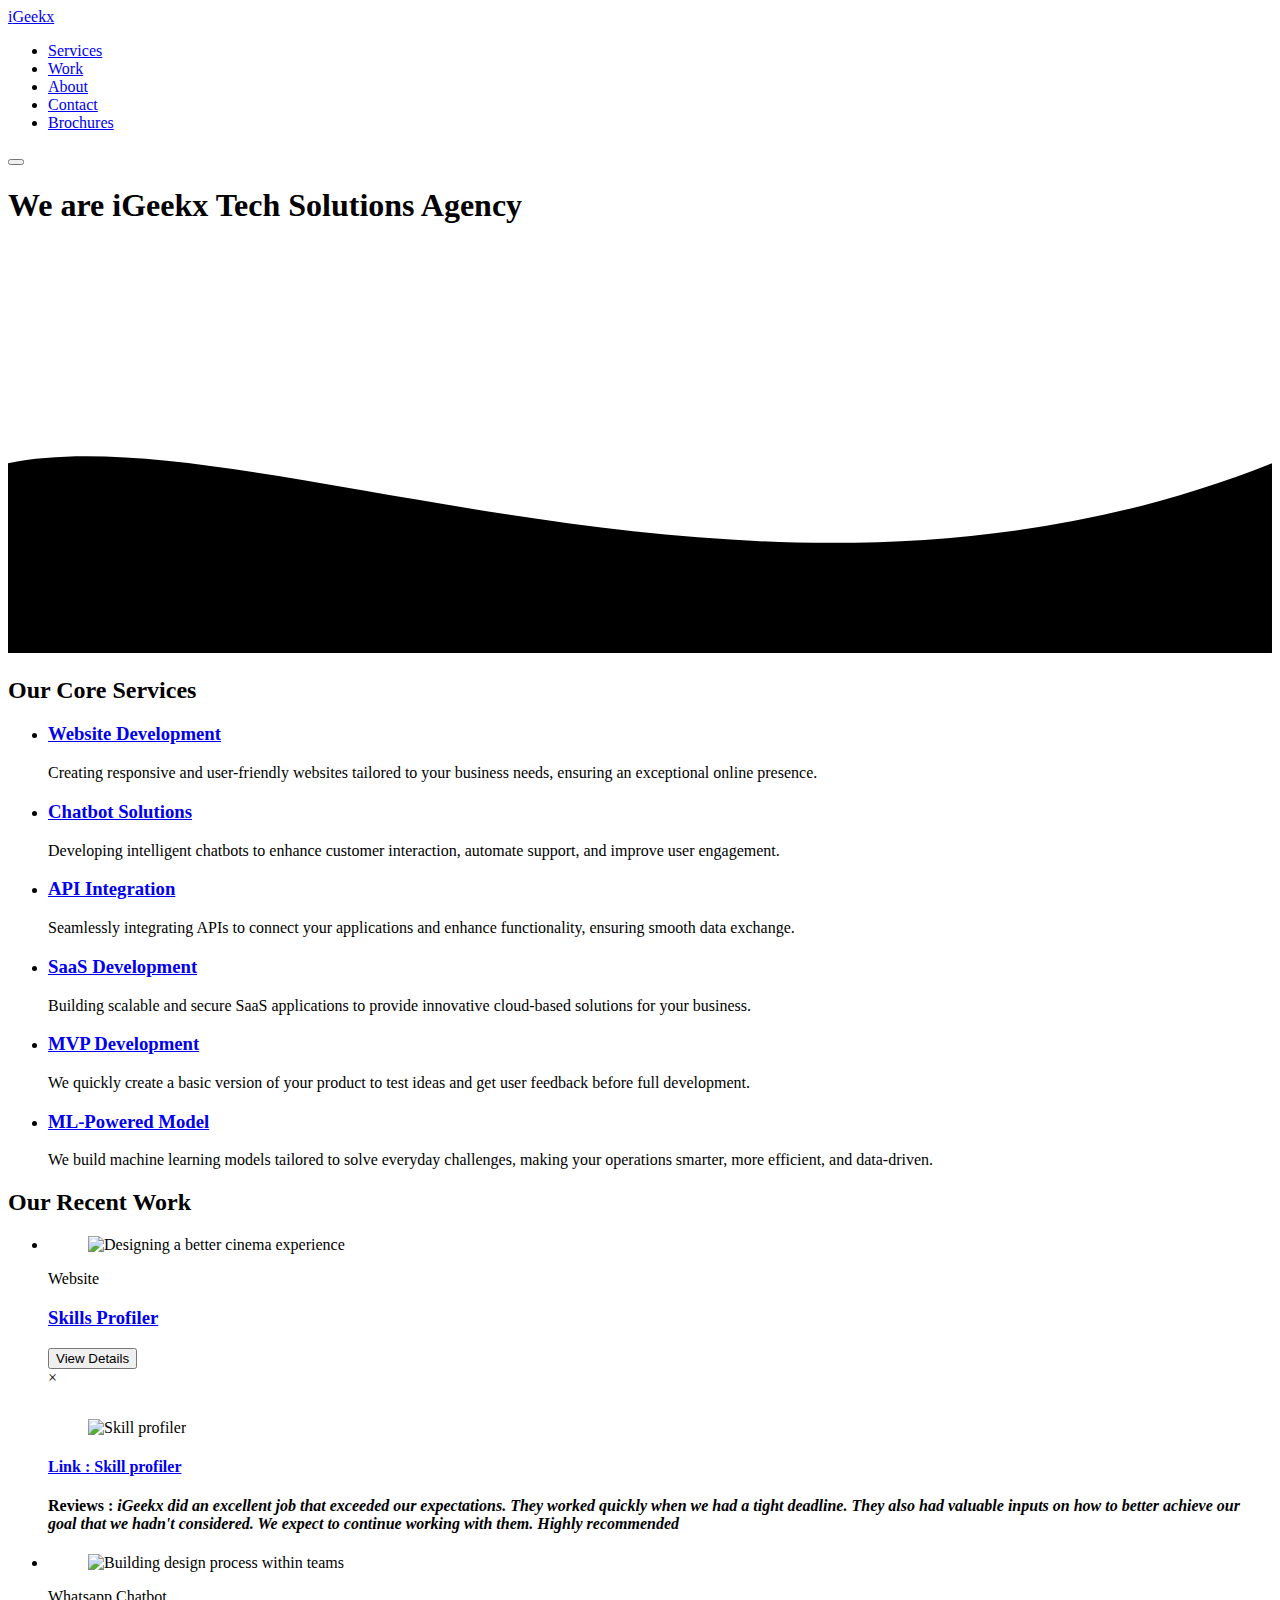
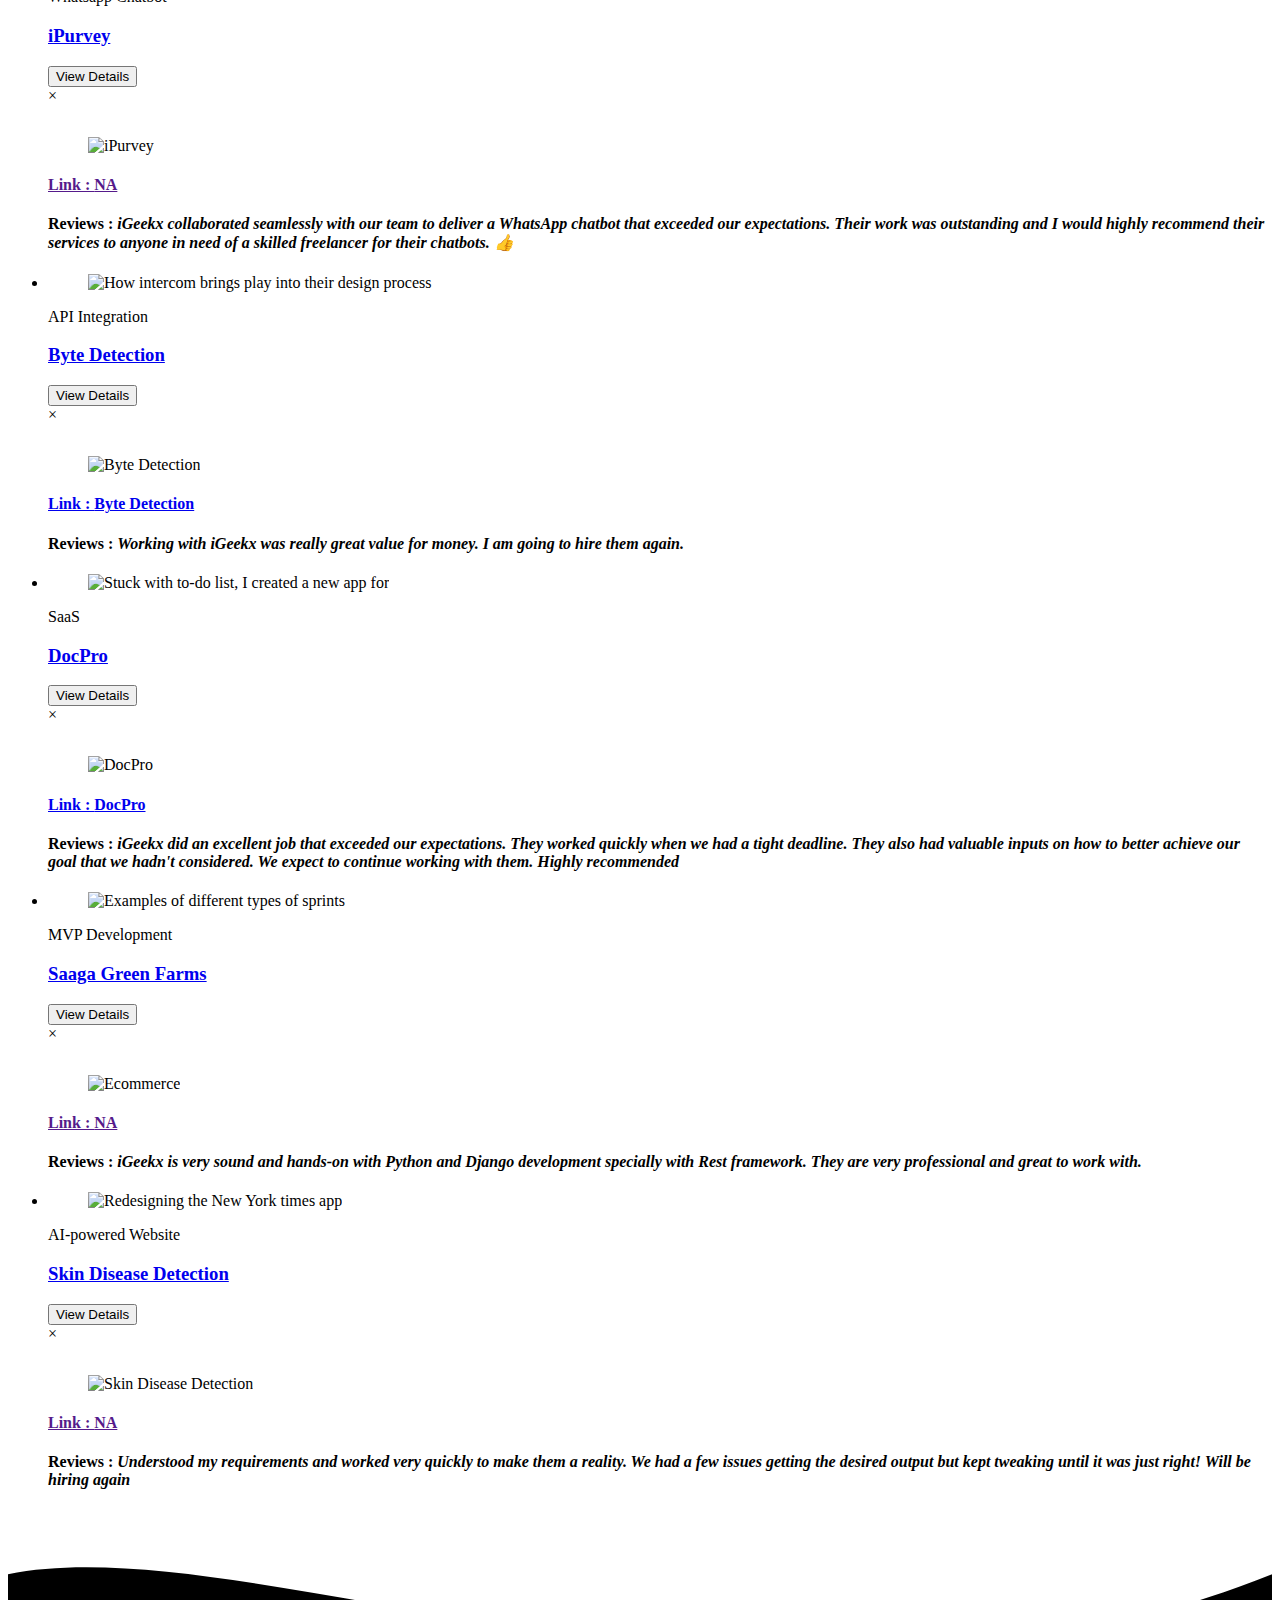
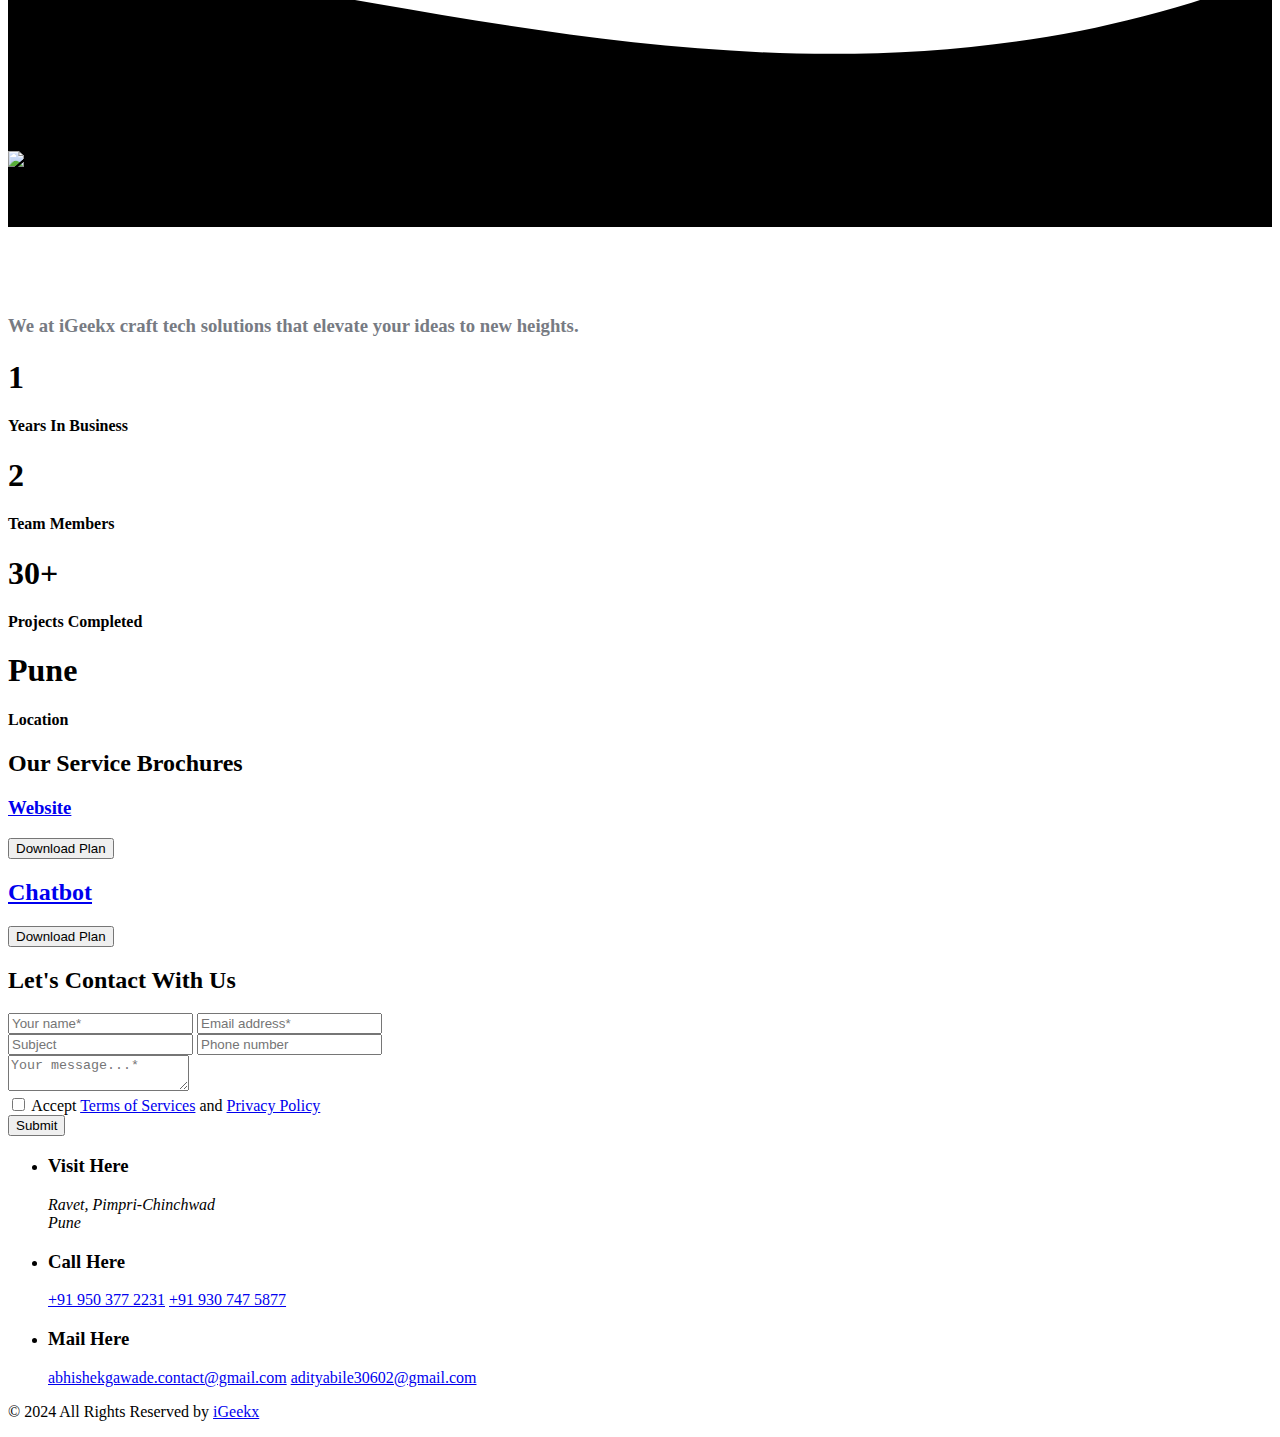
==== commit b6484921: "Update doc name" ====
--- a/index.html
+++ b/index.html
@@ -9,8 +9,9 @@
       href="https://fonts.googleapis.com/css2?family=Space+Grotesk:wght@300;400;700&display=swap"
       rel="stylesheet"
     />
-    <link rel="stylesheet" href="/index.css" />
-    <title>WebAgency</title>
+    <base href="https://adityabile.github.io/iGeekx/" />
+    <link rel="stylesheet" href="index.css" />
+    <title>iGeekx</title>
   </head>
   <body id="top">
     <!-- 
@@ -685,7 +686,7 @@
                 </h3>
                 <button
                   class="btn btn-primary"
-                  data-pdf="/assets/pdf/Website_Brochure.pdf"
+                  data-pdf="./assets/pdf/Website_Brochure.pdf"
                 >
                   Download Plan
                 </button>
@@ -696,7 +697,7 @@
                 </h2>
                 <button
                   class="btn btn-primary"
-                  data-pdf="/assets/pdf/ChatBot_Brochure.pdf"
+                  data-pdf="./assets/pdf/ChatBot_Brochure.pdf"
                 >
                   Download Plan
                 </button>
@@ -1083,5 +1084,5 @@
       src="https://unpkg.com/ionicons@5.5.2/dist/ionicons/ionicons.js"
     ></script>
   </body>
-  <script src="/index.js"></script>
+  <script src="index.js"></script>
 </html>
--- a/index.css
+++ b/index.css
@@ -422,6 +422,7 @@
   position: relative;
   color: white;
   background-color: var(--background);
+  z-index: 0;
 }
 
 .hero-content {
@@ -466,6 +467,10 @@
 @media (max-width: 768px) {
   .video-background {
     opacity: 80%;
+  }
+  .video-background video {
+    height: 80%;
+    margin-top: 5rem;
   }
 
   .hero-title {
@@ -1190,6 +1195,11 @@
   .contact-item {
     min-width: calc(50% - 18px);
   }
+
+  .video-background video {
+    height: 75%;
+    margin-top: 5.2rem;
+  }
 }
 
 /**
